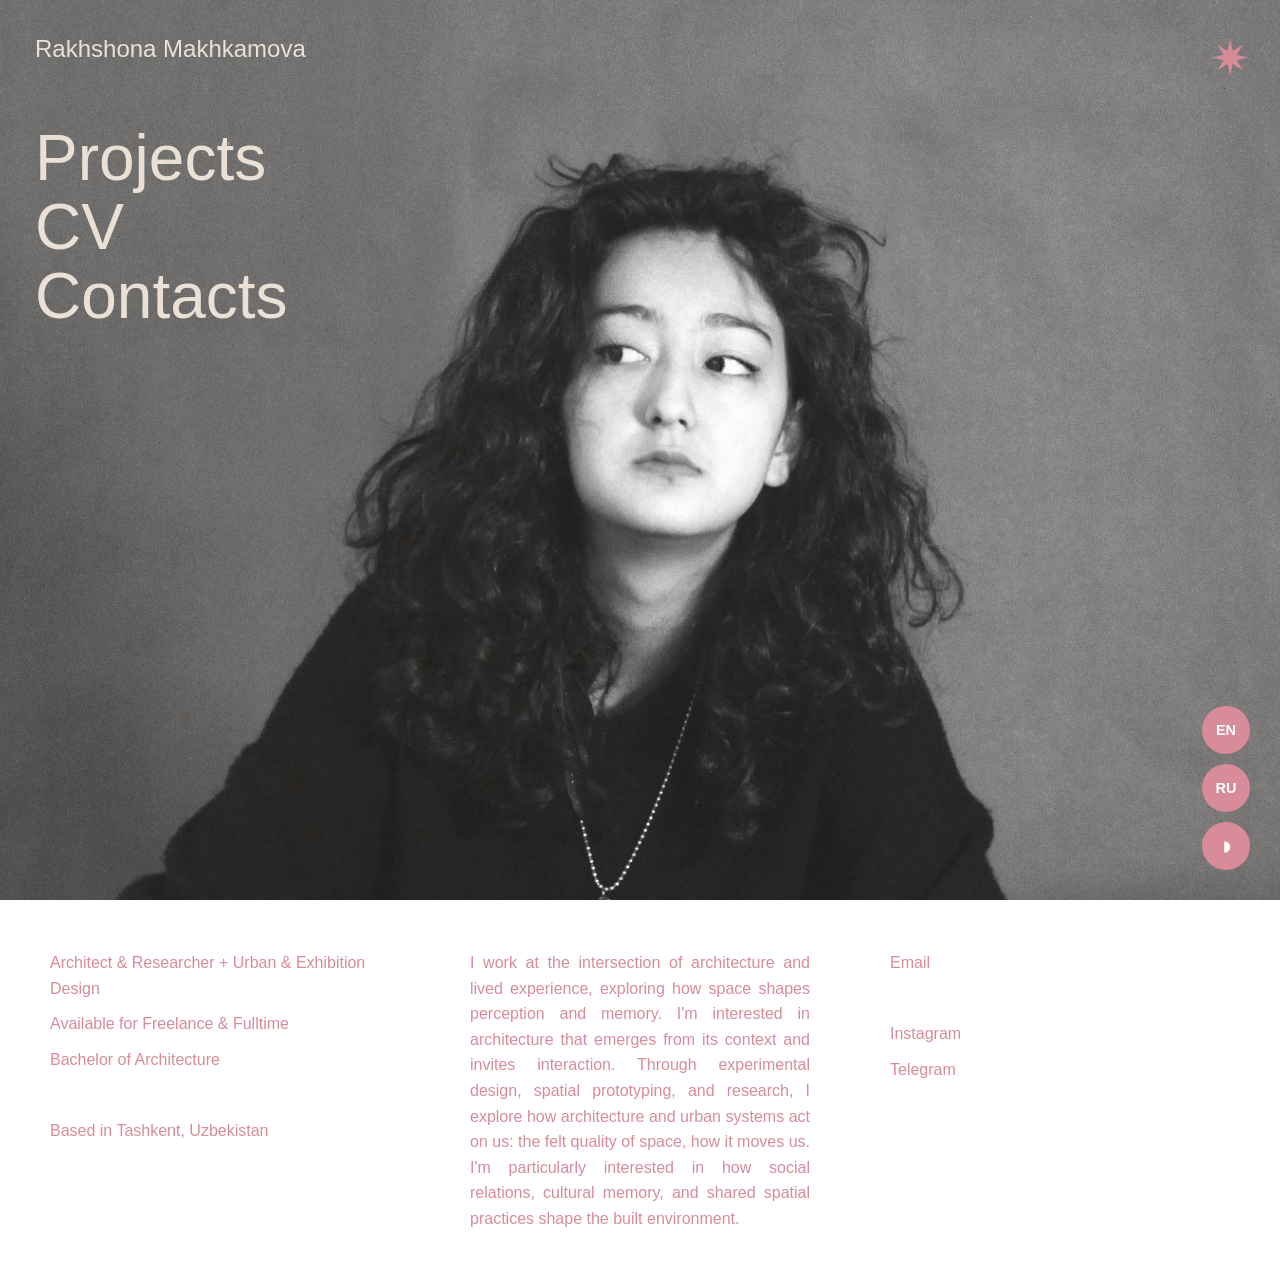
==== index.html @ 9adef687 "working" ====
<!DOCTYPE html>
<html lang="en">

<head>
    <meta charset="UTF-8">
    <meta name="viewport" content="width=device-width, initial-scale=1.0">
    <title>Rakhshona Makhkamova</title>

    <link rel="icon" type="image/png" href="/images/images/cv/favicon-light.png">

    <link rel="stylesheet" href="css/style.css">
    <link rel="stylesheet" href="../css/mobile.css">
    <!-- GOOGLE FONTS -->
    <link rel="preconnect" href="https://fonts.googleapis.com">
    <link rel="preconnect" href="https://fonts.gstatic.com" crossorigin>
    <link
        href="https://fonts.googleapis.com/css2?family=Inter:wght@300;400;500;600;700&family=Playfair+Display:wght@400;700&display=swap"
        rel="stylesheet">
    
</head>


<body>

    <!-- LANGUAGE & THEME SWITCHER -->

    <div class="controls">

        <button class="theme-btn bauhaus-circle" id="themeBtn">
            ◗
        </button>

        <button class="lang-btn bauhaus-square active" data-lang="ru">
            RU
        </button>

        <button class="lang-btn bauhaus-triangle" data-lang="en">
            EN
        </button>

    </div>

    <!-- STAR BUTTON -->

    <button id="infoBtn" class="info-btn">✷</button>

    <!-- INFO PANEL -->

    <div id="infoPanel" class="info-panel">

        <!-- Верхняя левая часть -->

        <div class="hero-overlay info-top">

            <h2 class="info-title">
                Rakhshona Makhkamova
            </h2>

            <nav class="main-nav">

                <a href="/projects/2ndpage.html" class="nav-link">
    Projects
</a>

                <a href="/projects/cv.html" class="nav-link">
                    CV
                </a>

                

                <a href="/projects/contact.html" class="nav-link">
    Contacts
</a>

            </nav>

        </div>

        <!-- Нижняя часть -->

        <div class="info-content">

            <div class="info-column">

                <p>Architect & Researcher + Urban & Exhibition Design</p>
                <p>Available for Freelance & Fulltime</p>
                <p>Bachelor of Architecture</p>

                <br>

                <p>Based in Tashkent, Uzbekistan</p>

            </div>

            <div class="info-column">

                <p class="about-text">
                    I work at the intersection of architecture and lived experience, exploring how space shapes
                    perception and memory. I'm interested in architecture that emerges from its context and invites
                    interaction. Through experimental design, spatial prototyping, and research, I explore how
                    architecture and urban systems act on us: the felt quality of space, how it moves us. I'm
                    particularly interested in how social relations, cultural memory, and shared spatial practices shape
                    the built environment.
                </p>

            </div>

            <div class="info-column">

                <p class="copy-email" id="copyEmail">
                    Email
                </p>

                <span id="copyMessage">
                    Copied ✓
                </span>

                <a href="https://instagram.com/ieoe.casablanca" target="_blank">
                    Instagram
                </a>

                <a href="https://t.me/dazednconfuset" target="_blank">
                    Telegram
                </a>

            </div>

        </div>

    </div>

    <!-- HERO -->
     <body></body>

    <section class="hero">

        <img src="images/images/Me1111.jpg" alt="Rakhshona Makhkamova" class="hero-image">

        <div class="hero-overlay">

            <h2 class="hero-title" data-en="Rakhshona Makhkamova" data-ru="Рахшона Махкамова">
                Rakhshona Makhkamova
            </h2>

            <nav class="main-nav">

                <a href="projects/2ndpage.html" class="nav-link" data-en="Projects" data-ru="Проекты">
    Projects
</a>

                <a href="/projects/cv.html" class="nav-link" data-en="CV" data-ru="Резюме">
                    CV
                </a>

                <a href="/projects/contact.html" class="nav-link" data-en="Contacts" data-ru="Контакты">
    Contacts
</a>

        </div>

    </section>
    

    <!-- CONTACT SECTION -->

<section class="site-footer">

    <div class="footer-content">

        <div class="footer-column">

            <p
data-en="Architect & Researcher + Urban & Exhibition Design"
data-ru="Архитектор, Исследователь, Городской и Выставочный дизайн">
Architect & Researcher + Urban & Exhibition Design
</p>
            <p
data-en="Available for Freelance & Fulltime"
data-ru="Открыта для Фриланса и Постоянной работы">
Available for Freelance & Fulltime
</p>
            <p
data-en="Bachelor of Architecture"
data-ru="Бакалавр Архитектуры">
Bachelor of Architecture
</p>

            <br>

            <p
data-en="Based in Tashkent, Uzbekistan"
data-ru="Базируюсь в Ташкенте, Узбекистан">
Based in Tashkent, Uzbekistan
</p>

        </div>

        <div class="footer-column">

            <p class="footer-about"
data-en="I work at the intersection of architecture and lived experience, exploring how space shapes perception and memory. I'm interested in architecture that emerges from its context and invites interaction. Through experimental design, spatial prototyping, and research, I explore how architecture and urban systems act on us: the felt quality of space, how it moves us. I'm particularly interested in how social relations, cultural memory, and shared spatial practices shape the built environment."
data-ru="Я работаю на пересечении архитектуры и повседневного опыта, исследуя, как пространство формирует восприятие и память. Меня интересует архитектура, которая возникает из контекста и приглашает взаимодействие. Через экспериментальное проектирование, пространственное прототипирование и исследования я изучаю, как архитектура и городские системы воздействуют на нас: осязаемое качество пространства, как оно нас направляет. Меня особенно интересует, как социальные отношения, культурная память и общие пространственные практики формируют среду, в которой мы живём."
>
I work at the intersection of architecture...
</p>

        </div>

        <div class="footer-column">

            <p class="copy-email" id="footerCopyEmail">
                Email
            </p>

            <span id="footerCopyMessage">
                Copied ✓
            </span>

            <a href="https://instagram.com/ieoe.casablanca" target="_blank">
                Instagram
            </a>

            <a href="https://t.me/dazednconfuset" target="_blank">
                Telegram
            </a>

        </div>

    </div>

</section>

    <script src="js/script.js"></script>

</body>

</html>
---- css/style.css ----
/* ========== CSS ПЕРЕМЕННЫЕ ========== */

:root {
    --primary-color: #d88c9a;
    --accent-color: #d88c9a;          /* ФИОЛЕТОВЫЙ */
    --accent-light: #f5d6dc;
    --text-light: #f5f5f5;
    --text-dark: #333;
    --border: #e0e0e0;
    --bg-light: #ffffff;
}

body.dark-mode{

    background:#ffffff !important;

}

/* ========== RESET ========== */

* {
    margin: 0;
    padding: 0;
    box-sizing: border-box;
}

html {
    scroll-behavior: smooth;
}

body {
    font-family: 'Helvetica Neue', Helvetica, Arial, sans-serif;
    color: var(--text-dark);
    background-color: var(--text-light);
    line-height: 1.6;
    transition: background-color 0.3s ease, color 0.3s ease;
}

h1, h2, h3 {
    font-family: 'Helvetica Neue', Helvetica, Arial, sans-serif;
    color: var(--text-dark);
    line-height: 1.6;
    transition: background-color 0.3s ease, color 0.3s ease;
}

a {
    color: var(--accent-color);
    text-decoration: none;
    transition: color 0.3s ease;
}

a:hover {
    color: var(--accent-light);
}

.container {
    max-width: 1200px;
    margin: 0 auto;
    padding: 0 40px;
}

/* ========== CONTROLS (LANGUAGE & THEME) ========== */

.controls {
    position: fixed;
    bottom: 30px;
    right: 30px;
    display: flex;
    gap: 10px;
    z-index: 1000;
    flex-direction: column-reverse;
}

.lang-btn, .theme-btn {
    background-color: var(--accent-color);
    color: white;
    border: none;
    padding: 12px 16px;
    border-radius: 50%;
    width: 48px;
    height: 48px;
    cursor: pointer;
    font-weight: 600;
    font-size: 0.9rem;
    transition: all 0.3s ease;
    display: flex;
    align-items: center;
    justify-content: center;
}

.lang-btn {
    background-color: #d88c9a;
}

.lang-btn.active {
    background-color: var(--accent-color);
}

.theme-btn {
    background-color: var(--accent-color);
}

.lang-btn:hover, .theme-btn:hover {
    transform: scale(1.1);
    box-shadow: 0 5px 20px rgb(209, 164, 207);
}

/* ========== HEADER WITH LOGO ========== */

.header {
    display: flex;
    align-items: center;
    gap: 20px;
    padding: 40px;
    background-color: var(--primary-color);
    color: white;
}

.logo-circle {
    width: 80px;
    height: 80px;
    border-radius: 50%;
    background-color: var(--accent-color);
    display: flex;
    align-items: center;
    justify-content: center;
    font-size: 2.5rem;
    font-weight: 700;
}

.header-title {
    font-size: 2.5rem;
    letter-spacing: 3px;
}

/* ========== HERO SECTION ========== */


.hero {
    position: relative;
    width: 100%;
    height: 100vh;
    overflow: hidden;
}

.hero-image {
    width: 100%;
    height: 100%;
    object-fit: cover;
    display: block;
}

/* ИМЯ */

.info-top {
    .info-title {
    margin-bottom: 60px;
}

    position: fixed;

    top: 30px;
    left: 35px;

    z-index: 9100;

    color: #EAE0D5;      
    font-size: 1rem;
    font-weight: 100; 

}

/* скрываем старый подзаголовок */

.hero-subtitle {
    display: none;
}

/* БЛОК ССЫЛОК */

.hero-overlay {

    position: absolute;

    top: 30px;
    left: 35px;

    z-index: 10;

    color: #EAE0D5;   
    font-size: 1rem;
    font-weight: 100; 

}

.main-nav {
    display: flex;
    flex-direction: column;
    align-items: flex-start;

    gap: 8px;

    margin-top: 60px;
}

.nav-link {
    color: #EAE0D5;

    text-decoration: none;

    font-size: 4rem;
    font-weight: 300;

    line-height: 0.95;

    transition: 0.3s;
}

.nav-link:hover {
    color: #D88C9A;
}
/* ========== PROJECTS SECTION ========== */

.projects-section {
    padding: 80px 0;
    background-color: var(--bg-light);
}

.section-title {
    font-size: 2.5rem;
    margin-bottom: 60px;
    text-align: center;
    color: var(--text-dark);
}

.projects-list {
    display: grid;
    gap: 40px;
}

.project-item {
    display: grid;
    grid-template-columns: 300px 1fr;
    gap: 40px;
    align-items: start;
    padding-bottom: 40px;
    border-bottom: 1px solid var(--border);
    transition: transform 0.3s ease;
}

.project-item:hover {
    transform: translateX(10px);
}

.project-image-small {
    width: 100%;
    aspect-ratio: 1;
    overflow: hidden;
    border-radius: 8px;
}

.project-image-small img {
    width: 100%;
    height: 100%;
    object-fit: cover;
    transition: transform 0.3s ease;
}

.project-item:hover .project-image-small img {
    transform: scale(1.05);
}

.project-meta h3 {
    font-size: 1.8rem;
    margin-bottom: 10px;
}

.project-link {
    color: var(--text-dark);
    transition: color 0.3s ease;
    border-bottom: 2px solid transparent;
}

.project-link:hover {
    color: var(--accent-color);
    border-bottom-color: var(--accent-color);
}

.project-year {
    display: inline-block;
    color: var(--accent-color);
    font-weight: 600;
    margin-bottom: 15px;
}

.project-description {
    color: #666;
    font-size: 1rem;
    line-height: 1.6;
}

/* ========== ACTIVITIES SECTION ========== */

.activities-section {
    padding: 80px 0;
    background-color: white;
}

.activities-grid {
    display: grid;
    grid-template-columns: repeat(auto-fit, minmax(300px, 1fr));
    gap: 40px;
}

.activity-card {
    padding: 40px;
    border: 1px solid var(--border);
    border-radius: 8px;
    transition: all 0.3s ease;
}

.activity-card:hover {
    border-color: var(--accent-color);
    box-shadow: 0 10px 40px rgba(157, 78, 221, 0.1);
    transform: translateY(-5px);
}

.activity-card h3 {
    font-size: 1.3rem;
    margin-bottom: 15px;
    color: var(--accent-color);
}

.activity-card p {
    color: #666;
    line-height: 1.6;
}

/* ========== CONTACT SECTION ========== */

.contact-section {
    padding: 80px 0;
    background-color: var(--bg-light);
}

.contact-info {
    max-width: 600px;
    margin: 0 auto;
}

.contact-info p {
    font-size: 1.1rem;
    margin-bottom: 10px;
    color: var(--text-dark);
    font-weight: 600;
}

.contact-info a {
    font-size: 1.1rem;
    margin-bottom: 30px;
    display: inline-block;
}

/* ========== FOOTER ========== */

.footer {
    background-color: var(--primary-color);
    color: white;
    text-align: center;
    padding: 40px;
    font-size: 0.9rem;
    opacity: 0.7;
}

/* ========== PROJECT PAGE STYLES ========== */

.project-header {
    padding: 60px 40px;
    background-color: var(--primary-color);
    color: white;
}

.project-header h1 {
    font-size: 2.5rem;
    margin-bottom: 10px;
}

.project-header .meta {
    font-size: 1rem;
    opacity: 0.8;
}

.project-content {
    padding: 80px 0;
}

.project-section {
    margin-bottom: 80px;
}

.project-section h2 {
    font-size: 1.8rem;
    margin-bottom: 30px;
    color: var(--accent-color);
}

.project-section p {
    font-size: 1.05rem;
    line-height: 1.8;
    color: #555;
    margin-bottom: 20px;
}

.project-gallery {
    display: grid;
    grid-template-columns: repeat(auto-fit, minmax(400px, 1fr));
    gap: 30px;
    margin: 40px 0;
}

.gallery-item {
    aspect-ratio: 1;
    overflow: hidden;
    border-radius: 8px;
}

.gallery-item img {
    width: 100%;
    height: 100%;
    object-fit: cover;
}

.see-also {
    background-color: var(--bg-light);
    padding: 60px 40px;
    border-top: 1px solid var(--border);
    margin-top: 80px;
}

.see-also h3 {
    font-size: 1.5rem;
    margin-bottom: 30px;
}

.see-also-links {
    display: grid;
    grid-template-columns: repeat(auto-fit, minmax(250px, 1fr));
    gap: 30px;
}

.see-also-card {
    padding: 30px;
    background-color: white;
    border-radius: 8px;
    transition: all 0.3s ease;
}

.see-also-card:hover {
    transform: translateY(-5px);
    box-shadow: 0 10px 30px rgba(0,0,0,0.1);
}

.see-also-card a {
    font-weight: 600;
    font-size: 1.1rem;
}

/* ========== BREADCRUMB ========== */

.breadcrumb {
    padding: 20px 40px;
    font-size: 0.9rem;
}

.breadcrumb a {
    margin-right: 10px;
}

/* ==========================
   INFO BUTTON
========================== */

.info-btn {
    position: fixed;
    top: 30px;
    right: 30px;

    background: none;
    border: none;

    color: #D88C9A;

    font-size: 2rem;
    cursor: pointer;

    z-index: 9999;
}

/* =========================
   STAR BUTTON
========================= */

.info-btn {

    position: fixed;

    top: 30px;
    right: 30px;

    font-size: 3rem;

    color: #D88C9A;

    background: none;
    border: none;

    cursor: pointer;

    z-index: 9999;

    transition: 0.3s;
}

.info-btn:hover {
    transform: scale(1.1);
}



/* =========================
   FOOTER
========================= */
.contact-footer{

    background:#ffffff;

    padding:60px;

}

.footer-content{

    display:grid;

    grid-template-columns:1fr 1fr 1fr;

    gap:60px;

}
/* =========================
   MOBILE
========================= */

@media (max-width:768px){

    .info-btn{
        top:20px;
        right:20px;
        font-size:2.5rem;
    }

    .info-content{
        grid-template-columns:1fr;
        gap:35px;
        padding:35px;
    }

}

/* =========================
   INFO PANEL
========================= */

.info-panel {

    position: fixed;

    inset: 0;

    background: rgba(0,0,0,0.25);

    backdrop-filter: blur(120px);
    -webkit-backdrop-filter: blur(120px);

    opacity: 0;
    visibility: hidden;

    transition: 0.4s;

    z-index: 9000;
}

.info-panel.active {

    opacity: 1;
    visibility: visible;
}

.info-content {

    position: absolute;

    bottom: 0;

    width: 130%;

    padding: 50px;

    display: grid;

    grid-template-columns: 1fr 1fr 1fr;

    gap: 80px;
}

.info-column {

    display: flex;
    flex-direction: column;

    gap: 10px;
}

.info-column p {

    color: #EAE0D5;

    font-size: 1rem;

    line-height: 1.6;
}

.info-column a {

    color: #D88C9A;

    text-decoration: none;
}

.info-column a:hover {

    opacity: 0.7;
}
.about-text {
    color: #D88C9A;
    font-size: 1rem;
    line-height: 1.7;

    text-align: justify;
    text-justify: inter-word;
    hyphens: auto;

    max-width: 1000px;
}
.copy-email{
    color:#D88C9A;
    cursor:pointer;
    transition:.3s;
}

.copy-email:hover{
    opacity:.7;
}

#copyMessage{
    color:#D88C9A;
    font-size:.9rem;
    opacity:0;
    transition:.3s;
}
/* ---------- ГЛАВНАЯ ---------- */

.hero .hero-title,
.info-title{

    color:#EAE0D5 !important;

    font-weight:100 !important;

}

/* ---------- СТРАНИЦЫ ПРОЕКТОВ ---------- */

.project-header .hero-title,
.project-page .hero-title{

    color:#D88C9A !important;

}
/* =========================
   WEBSITE FOOTER
========================= */

.site-footer{

    background:#ffffff;

    padding:50px;

}

.footer-content{

    width:100%;

    display:grid;

    grid-template-columns:1fr 1fr 1fr;

    gap:80px;

}

.footer-column{

    display:flex;
    flex-direction:column;
    gap:10px;

}

.footer-column p{

    color:#D88C9A !important;

    font-size:1rem;

    line-height:1.6;

}

.footer-column a{

    color:#D88C9A !important;

    text-decoration:none;

}

.footer-column a:hover{

    opacity:.7;

}

.footer-about{

    color:#D88C9A !important;

    font-size:1rem;

    line-height:1.7;

    text-align:justify;
    text-justify:inter-word;
    hyphens:auto;

    max-width:1000px;

}

.site-footer .copy-email{

    color:#D88C9A !important;

    cursor:pointer;

    transition:.3s;

}

.site-footer .copy-email:hover{

    opacity:.7;

}

#footerCopyMessage{

    color:#D88C9A;

    opacity:0;

    transition:.3s;

}
html,
body{
    overflow-x:hidden;
    width:100%;
}
/* ========================================= */
/* PROJECT PAGES DARK MODE */
/* ========================================= */

body.dark-mode{

    background:#ffffff !important;

}

body.dark-mode .project-name,
body.dark-mode .project-section,
body.dark-mode .hero-title,
body.dark-mode .project-text p,
body.dark-mode .project-meta p,
body.dark-mode .meta-title,
body.dark-mode .footer-column p,
body.dark-mode .footer-column a,
body.dark-mode .footer-about,
body.dark-mode .copy-email,
body.dark-mode #footerCopyMessage{

    color:#353535 !important;

}
html,
body{

    background:#ffffff !important;

}

/* ======================================
   TEXT SELECTION
====================================== */

::selection{
    background:#D88C9A;
    color:#ffffff;
}

::-moz-selection{
    background:#D88C9A;
    color:#ffffff;
}

/* ========== VIDEO SECTION ========== */

.video-section {
    padding: 100px 0;
    background-color: white;
}

.video-container {
    max-width: 950px;
    margin: 0 auto 40px;
    border-radius: 4px;
    overflow: hidden;
    box-shadow: 0 10px 40px rgba(0, 0, 0, 0.1);
}

.section-video {
    width: 100%;
    height: auto;
    display: block;
    background-color: #000;
}

.video-description {
    max-width: 900px;
    margin: 0 auto;
    text-align: center;
    font-size: 1.1rem;
    color: #555;
    line-height: 1.8;
}

.diagram-figure{

    margin:0;

}

.diagram-figure img{

    width:100%;

    display:block;

}

.diagram-figure .image-caption{

    margin-top:10px;

    color:#D88C9A;

    font-size:.9rem;

    font-weight:600;

    line-height:1.4;

    text-align:left;

}

body.dark-mode .diagram-figure .image-caption{

    color:#EAE0D5;

}
/* ========================================= */
/* HORIZONTAL SCROLL GALLERY */
/* ========================================= */

.horizontal-scroll-section{

    margin:140px 0;

}

.gallery-wrapper{

    width:100%;

    overflow-x:auto;
    overflow-y:hidden;

    padding:0;

    scroll-behavior:smooth;

    scrollbar-width:none;

    cursor:grab;

    user-select:none;

}

.gallery-wrapper.dragging{

    cursor:grabbing;

    scroll-behavior:auto;

}

.gallery-wrapper::-webkit-scrollbar{

    display:none;

}

.gallery-track{

    display:flex;

    gap:40px;

    padding:0 60px;

    width:max-content;

}

.gallery-card{

    flex:0 0 650px;

}

.gallery-card img{

    width:100%;

    display:block;

}

.card-caption{

    margin-top:10px;
}


.card-caption h3{

    margin:0;

    color:#D88C9A;

    font-size:.9rem;

    font-weight:550;

    line-height:1.5;

}

/* ========================================= */
/* PROJECT BOARDS */
/* ========================================= */

.boards-gallery{

    width:92%;

    margin:180px auto;

}

.boards-gallery a{

    display:block;

    margin-bottom:120px;

}

.boards-gallery img{

    width:100%;

    display:block;

    cursor:zoom-in;

    transition:.35s;

}

.boards-gallery img:hover{

    transform:scale(1.015);

}

/* ========================================= */
/* DARK MODE */
/* ========================================= */

body.dark-mode .card-caption h3{

    color:#333;

}



/* ========================================= */
/* HERO WHITE IN DARK MODE */
/* ========================================= */

body.dark-mode.white-hero .hero-title,
body.dark-mode.white-hero .project-section,
body.dark-mode.white-hero .project-name{

    color:#EAE0D5 !important;

}

/* CONTACT PAGE ONLY */

body.dark-mode .contacts-hero .hero-title,
body.dark-mode .contacts-hero .project-name,
body.dark-mode .contacts-hero .project-section{

    color:#333 !important;

}

/* ===========================
   PROJECTS GRID
=========================== */

.projects-grid{

    width:min(2000px,92vw);

    margin:120px auto;

    display:grid;

    grid-template-columns:repeat(2,1fr);

    column-gap:70px;

    row-gap:90px;

}

/* ===========================
   CARD
=========================== */

.project-card{

    display:flex;

    flex-direction:column;

}

/* ===========================
   IMAGE
=========================== */

.project-image{

    display:block;

    width:100%;

    aspect-ratio:16 / 10;

    overflow:hidden;

    margin-bottom:16px;

}

.project-image img{

    width:100%;

    height:100%;

    object-fit:cover;

    display:block;

    transition:.45s;

}

.project-image:hover img{

    transform:scale(1.015);

}

/* ===========================
   TITLE
=========================== */

.project-link{

    width:fit-content;

    color:#D88C9A;

    font-size:1.125rem;

    font-weight:550;

    text-decoration:none;

    transition:.25s;

}

.project-link:hover{

    text-decoration:underline;

    text-decoration-thickness:1px;

    text-underline-offset:7px;

}

/* ===========================
   YEAR
=========================== */

.project-year{

    margin-top:6px;

    color:#D88C9A;

    opacity:.55;

    font-size:.9rem;

}



/* ====================================== */
/* FILTER */
/* ====================================== */

.project-filter{

    display:flex;

    gap:60px;

    margin-top:35px;

    margin-bottom:70px;

}

.filter-link{

    color:#D88C9A;

    text-decoration:none;

    font-size:1rem;

    font-weight:550;

    transition:.25s;

}

.filter-link:hover{

    text-decoration:underline;

    text-decoration-thickness:1px;

    text-underline-offset:5px;

}

/* активная категория */

.filter-link.active{

    background:#D88C9A;

    color:white;

    padding:3px 8px;

}

.download-cv{

    display:inline-block;

    margin-top:28px;

    color:#D88C9A;

    font-size:1rem;

    font-weight:550;

    text-decoration:none;

}

.download-cv:hover{

    text-decoration:underline;

    text-underline-offset:5px;

}

.cv-preview{

    width:100%;

    margin-top:80px;

}

.cv-preview img{

    width:100%;

    display:block;

}

/* ===========================
   CONTACT PAGE
=========================== */

.contacts-page{

    width:min(900px,90vw);

    margin:300px auto 180px;

    display:flex;

    flex-direction:column;

    gap:55px;

}



.contact-item{

    display:flex;

    flex-direction:column;

    gap:8px;

}

.contact-label{

    font-size:.8rem;

    text-transform:uppercase;

    letter-spacing:.18em;

    color:#D88C9A;

    opacity:.6;

    font-weight:600;

}

.contact-link{

    font-size:1.8rem;

    font-weight:300;

    color:#333;

    text-decoration:none;

    transition:.25s;

}

.contact-link:hover{

    text-decoration:underline;

    text-underline-offset:6px;

}

.contact-text{

    margin:0;

    font-size:1.8rem;

    font-weight:300;

    color:#333;

}

body.dark-mode .contact-link,
body.dark-mode .contact-text{

    color:#333;

}

body.dark-mode .contact-label{

    color:#333;

    opacity:.55;

}

/* ===========================
   CONTACT HERO
=========================== */

.contacts-hero{

    height:auto;

    min-height:0;

    overflow:visible;

    padding-top:0;

    padding-bottom:40px;

}

/* =========================
   DARK MODE — MAIN NAV
========================= */

body.dark-mode .main-nav .nav-link {
    color: #333 !important;
}

body.dark-mode .main-nav .nav-link:hover {
    color: #333 !important;
}


/* =========================
   INFO PANEL — CONTACTS
========================= */

.info-panel .info-column a,
.info-panel .copy-email {
    color: #EAE0D5 !important;
}

.info-panel #copyMessage {
    color: #EAE0D5 !important;
}

.info-panel .info-column a:hover,
.info-panel .copy-email:hover {
    color: #EAE0D5 !important;
    opacity: 0.7;
}
---- css/mobile.css ----
/* =====================================================
   MOBILE VERSION
   ===================================================== */

@media (max-width: 768px) {


    /* =========================
       GLOBAL
    ========================= */

    html,
    body {
        width: 100%;
        overflow-x: hidden;
    }


    /* =========================
       HEADER / NAME
    ========================= */

    .hero-overlay {
        top: 20px;
        left: 20px;
    }

    .hero-title {
        font-size: 1rem;
    }

    .project-name {
        font-size: 2.2rem;
    }


    /* =========================
       PROJECT GRID
    ========================= */

    .projects-grid {
        grid-template-columns: 1fr;
    }


    /* =========================
       DIAGRAMS
    ========================= */

    .diagram {
        width: 92%;
        margin: 60px auto;
    }


    /* =========================
       TWO DIAGRAMS
    ========================= */

    .diagram-grid {
        width: 92%;
        grid-template-columns: 1fr;
        gap: 30px;
    }


    /* =========================
       PROJECT TEXT
    ========================= */

    .project-text {
        width: 88%;
        margin: 100px auto;
    }


    /* =========================
       PROJECT META
    ========================= */

    .project-meta {
        grid-template-columns: 1fr 1fr;
        gap: 30px;
    }


    /* =========================
       FOOTER
    ========================= */

    .footer-content {
        width: 100%;
        grid-template-columns: 1fr;
        gap: 35px;
    }


}

/* =====================================================
   MOBILE — BUSINESS CARD
===================================================== */

@media (max-width: 768px) {

    /* =========================
       INFO PANEL
    ========================= */

    .info-panel {
        position: fixed;
        inset: 0;

        width: 100%;
        height: 100dvh;

        overflow-y: auto;
        overflow-x: hidden;

        box-sizing: border-box;

        background: rgba(0, 0, 0, 0.25);

        backdrop-filter: blur(40px);
        -webkit-backdrop-filter: blur(40px);

        opacity: 0;
        visibility: hidden;

        transition:
            opacity 0.4s ease,
            visibility 0.4s ease;

        z-index: 9000;
    }

    .info-panel.active {
        opacity: 1;
        visibility: visible;
    }


    /* =========================
       NAME
    ========================= */

    .info-top {
        position: absolute;

        top: 25px;
        left: 20px;
        right: 20px;

        padding: 0;
    }

    .info-title {
        margin: 0;

        color: #EAE0D5;

        font-size: 1rem;
        line-height: 1.2;
        font-weight: 400;
    }


    /* =========================
       MAIN NAVIGATION
       PROJECTS / CV / CONTACTS
    ========================= */

.main-nav {
        display: flex;

        flex-direction: column;
        align-items: flex-start;

        gap: 8px;

        margin-top: 28px;
    }

    .main-nav .nav-link {
        display: inline-block;

        color: #EAE0D5;

        font-size: 1.6rem;
        line-height: 1.2;
        font-weight: 400;

        text-decoration: none;

        transition: opacity 0.25s ease;
    }

    .main-nav .nav-link:hover {
        text-decoration: underline;
        text-decoration-thickness: 1px;
        text-underline-offset: 5px;
    }


    /* =========================
       LOWER CONTENT
    ========================= */

    .info-content {
        position: relative;

        width: 100%;

        box-sizing: border-box;

        padding: 0 20px 35px;

        margin-top: 400px;

        display: flex;
        flex-direction: column;

        gap: 35px;
    }


    /* =========================
       COLUMNS
    ========================= */

    .info-column {
        width: 100%;

        display: flex;
        flex-direction: column;

        gap: 8px;
    }


    /* =========================
       GENERAL TEXT
    ========================= */

    .info-column p {
        margin: 0;

        color: #EAE0D5;

        font-size: 0.9rem;
        line-height: 1.55;
        font-weight: 400;
    }


    /* =========================
       ABOUT
    ========================= */

    .about-text {
        max-width: none;

        margin: 0;

        color: #D88C9A;

        font-size: 0.9rem;
        line-height: 1.65;

        text-align: left;

        hyphens: none;
    }


    /* =========================
       SOCIAL LINKS
    ========================= */

    .info-column a {
        color: #D88C9A;

        font-size: 0.9rem;
        line-height: 1.5;

        text-decoration: none;
    }

    .info-column a:hover {
        opacity: 0.7;
    }


    /* =========================
       EMAIL
    ========================= */

    .copy-email {
        color: #D88C9A;

        font-size: 0.9rem;

        cursor: pointer;
    }

    #copyMessage {
        color: #D88C9A;

        font-size: 0.8rem;

        opacity: 0;

        transition: opacity 0.3s ease;
    }

}


/* =====================================================
   SMALL PHONES
===================================================== */

@media (max-width: 480px) {

    .info-top {
        top: 20px;
        left: 18px;
        right: 18px;
    }

    .info-title {
        font-size: 0.95rem;
    }


    /* PROJECTS / CV / CONTACTS
       ОСТАЮТСЯ БОЛЬШИМИ */

    .main-nav {
        gap: 7px;
        margin-top: 27px;
    }

    .main-nav .nav-link {
        font-size: 1.55rem;
        line-height: 1.2;
    }


    .info-content {
        padding-left: 18px;
        padding-right: 18px;

        margin-top: 220px;

        gap: 32px;
    }


    .info-column p,
    .about-text,
    .info-column a,
    .copy-email {
        font-size: 0.86rem;
    }

}








@media (max-width: 768px) {

    /* PROJECT PAGES */

    .container {
        width: auto;
        margin-left: 20px;
        margin-right: 20px;
    }

    .project-content,
    .project-section {
        padding-left: 20px;
        padding-right: 20px;
    }

    .project-section img,
    .project-image img {
        max-width: 100%;
    }

}


@media (max-width: 768px) {

    .info-content {
        width: 100%;
    }

}






/* =====================================================
   CV ZOOM VIEWER
===================================================== */

.cv-preview {
    width: 100%;
    display: flex;
    justify-content: center;
}

#cvImage {
    display: block;
    max-width: 100%;
    height: auto;
    cursor: zoom-in;
}


/* FULLSCREEN */

.cv-viewer {
    position: fixed;
    inset: 0;

    width: 100%;
    height: 100dvh;

    background: rgba(0, 0, 0, 0.92);

    z-index: 99999;

    display: none;

    overflow: hidden;

    touch-action: none;
}

.cv-viewer.active {
    display: block;
}


/* CANVAS */

.cv-canvas {
    position: absolute;

    inset: 0;

    display: flex;

    align-items: center;
    justify-content: center;

    overflow: hidden;

    touch-action: none;
}


/* IMAGE */

#cvViewerImage {
    position: absolute;

    max-width: none;
    max-height: none;

    width: auto;
    height: auto;

    user-select: none;

    -webkit-user-drag: none;

    cursor: grab;

    touch-action: none;

    transform-origin: 0 0;
}

#cvViewerImage.dragging {
    cursor: grabbing;
}


/* CLOSE */

.cv-close {
    position: fixed;

    top: 18px;
    right: 24px;

    z-index: 100000;

    width: 45px;
    height: 45px;

    padding: 0;

    border: none;

    background: none;

    color: white;

    font-size: 38px;

    font-weight: 300;

    line-height: 1;

    cursor: pointer;
}


/* MOBILE */

@media (max-width: 768px) {

    #cvImage {
        width: 100%;
        max-width: 100%;
        height: auto;
    }

    .cv-preview {
        width: 100%;
        padding: 0 20px;
        box-sizing: border-box;
    }

}

/* =========================================
   CV — MOBILE
========================================= */

@media (max-width: 768px) {

    /* Убираем ограничения контейнера CV */

    .cv-preview {
        width: 100vw !important;
        max-width: 100vw !important;

        margin: 0 !important;
        padding: 0 !important;

        display: block !important;
    }


    /* Само CV */

    #cvImage {
        display: block !important;

        width: 100vw !important;
        max-width: 100vw !important;

        height: auto !important;

        margin: 0 !important;
        padding: 0 !important;

        object-fit: contain !important;

        cursor: default !important;
    }


    /* Если родительский блок ограничивает ширину */

    .cv-page,
    .cv-container,
    .cv-content {
        width: 100vw !important;
        max-width: 100vw !important;

        margin: 0 !important;
        padding-left: 0 !important;
        padding-right: 0 !important;
    }

}
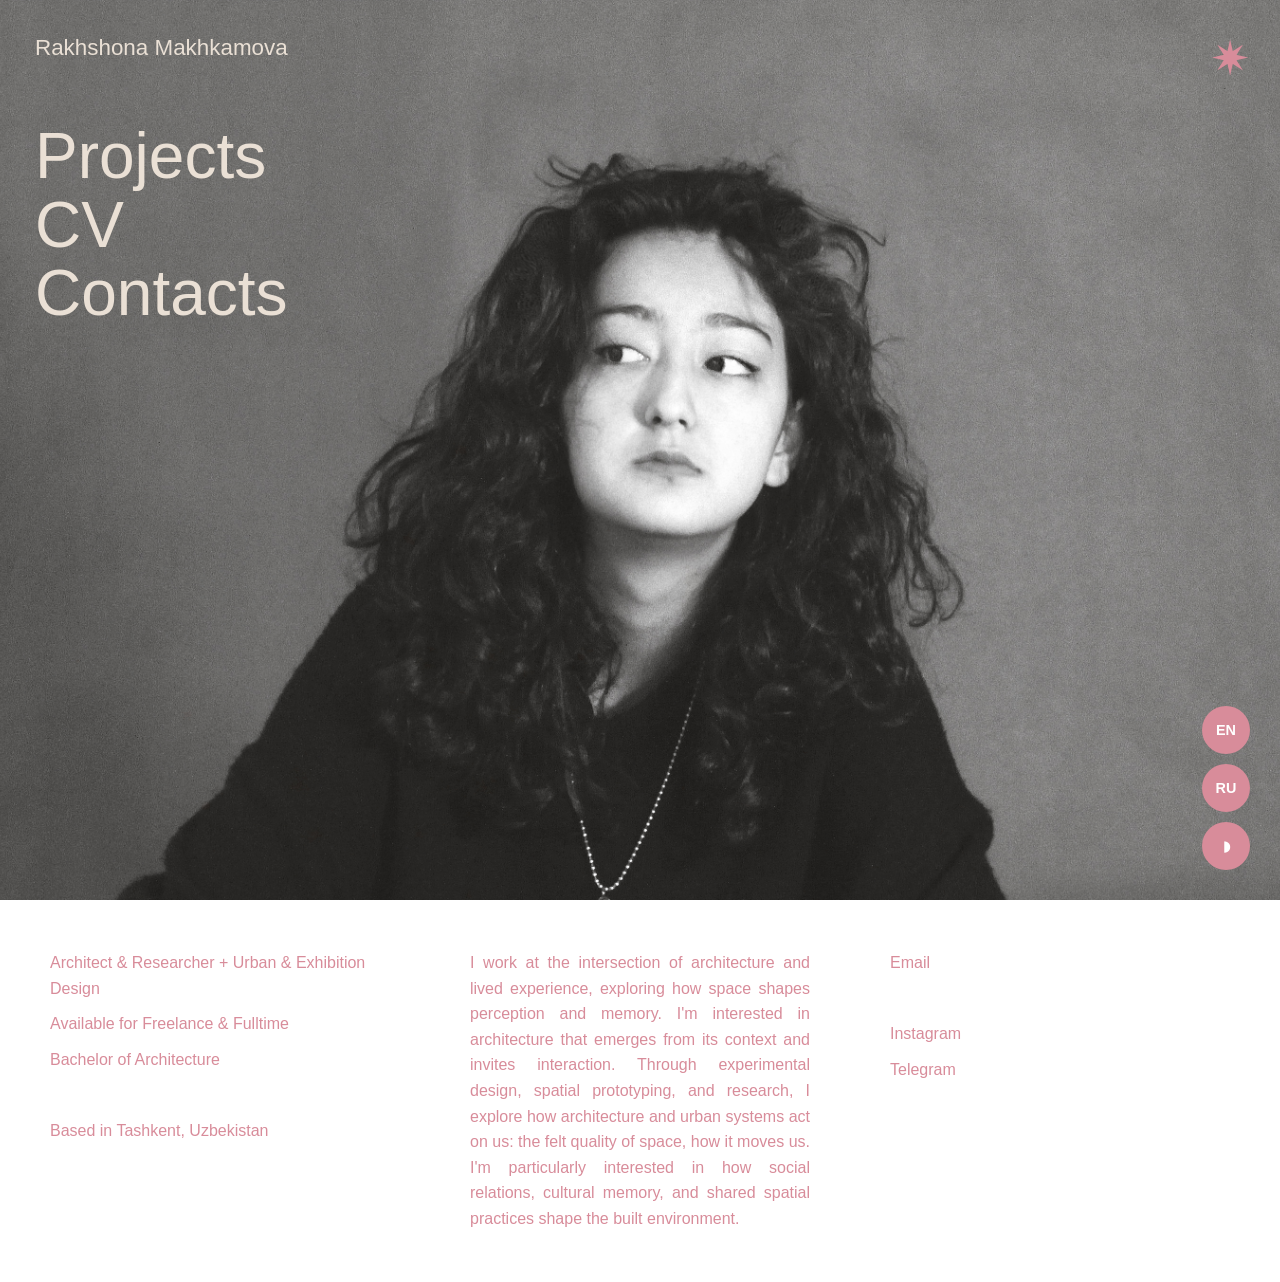
==== commit bd037062: "Update  website" ====
--- a/index.html
+++ b/index.html
@@ -6,10 +6,10 @@
     <meta name="viewport" content="width=device-width, initial-scale=1.0">
     <title>Rakhshona Makhkamova</title>
 
-    <link rel="icon" type="image/png" href="/images/images/cv/favicon-light.png">
+    <link rel="icon" type="image/png" href="images/images/cv/favicon-light.png">
 
     <link rel="stylesheet" href="css/style.css">
-    <link rel="stylesheet" href="../css/mobile.css">
+    <link rel="stylesheet" href="css/mobile.css">
     <!-- GOOGLE FONTS -->
     <link rel="preconnect" href="https://fonts.googleapis.com">
     <link rel="preconnect" href="https://fonts.gstatic.com" crossorigin>
@@ -58,17 +58,17 @@
 
             <nav class="main-nav">
 
-                <a href="/projects/2ndpage.html" class="nav-link">
+                <a href="projects/2ndpage.html" class="nav-link">
     Projects
 </a>
 
-                <a href="/projects/cv.html" class="nav-link">
+                <a href="projects/cv.html" class="nav-link">
                     CV
                 </a>
 
                 
 
-                <a href="/projects/contact.html" class="nav-link">
+                <a href="projects/contact.html" class="nav-link">
     Contacts
 </a>
 
--- a/css/style.css
+++ b/css/style.css
@@ -1389,7 +1389,7 @@
    DARK MODE — MAIN NAV
 ========================= */
 
-body.dark-mode .main-nav .nav-link {
+body.dark-mode .hero-overlay > .main-nav .nav-link {
     color: #333 !important;
 }
 
@@ -1418,6 +1418,50 @@
 }
 
 
-
-
-
+.info-panel .nav-link {
+    color: #EAE0D5 !important;
+}
+
+.info-panel .nav-link:hover {
+    color: #EAE0D5 !important;
+    opacity: 0.7;
+}
+
+.info-panel .copy-email,
+.info-panel .info-column a {
+    color: #EAE0D5 !important;
+}
+
+/* ===== INFO PANEL — ALWAYS LIGHT TEXT ===== */
+
+.info-panel .info-title,
+.info-panel .nav-link,
+.info-panel .info-column p,
+.info-panel .copy-email,
+.info-panel .info-column a,
+.info-panel #copyMessage {
+    color: #EAE0D5 !important;
+}
+
+body.dark-mode .info-panel .nav-link {
+    color: #EAE0D5 !important;
+}
+
+body.dark-mode .info-panel .info-title {
+    color: #EAE0D5 !important;
+}
+
+body.dark-mode .info-panel .info-column p,
+body.dark-mode .info-panel .info-column a,
+body.dark-mode .info-panel .copy-email {
+    color: #EAE0D5 !important;
+}
+
+body.dark-mode #infoPanel nav.main-nav a.nav-link {
+    color: #EAE0D5 !important;
+}
+
+
+
+
+
--- a/css/mobile.css
+++ b/css/mobile.css
@@ -598,4 +598,8 @@
         padding-right: 0 !important;
     }
 
+}
+
+.hero-title {
+    font-size: 1.4rem !important;
 }
